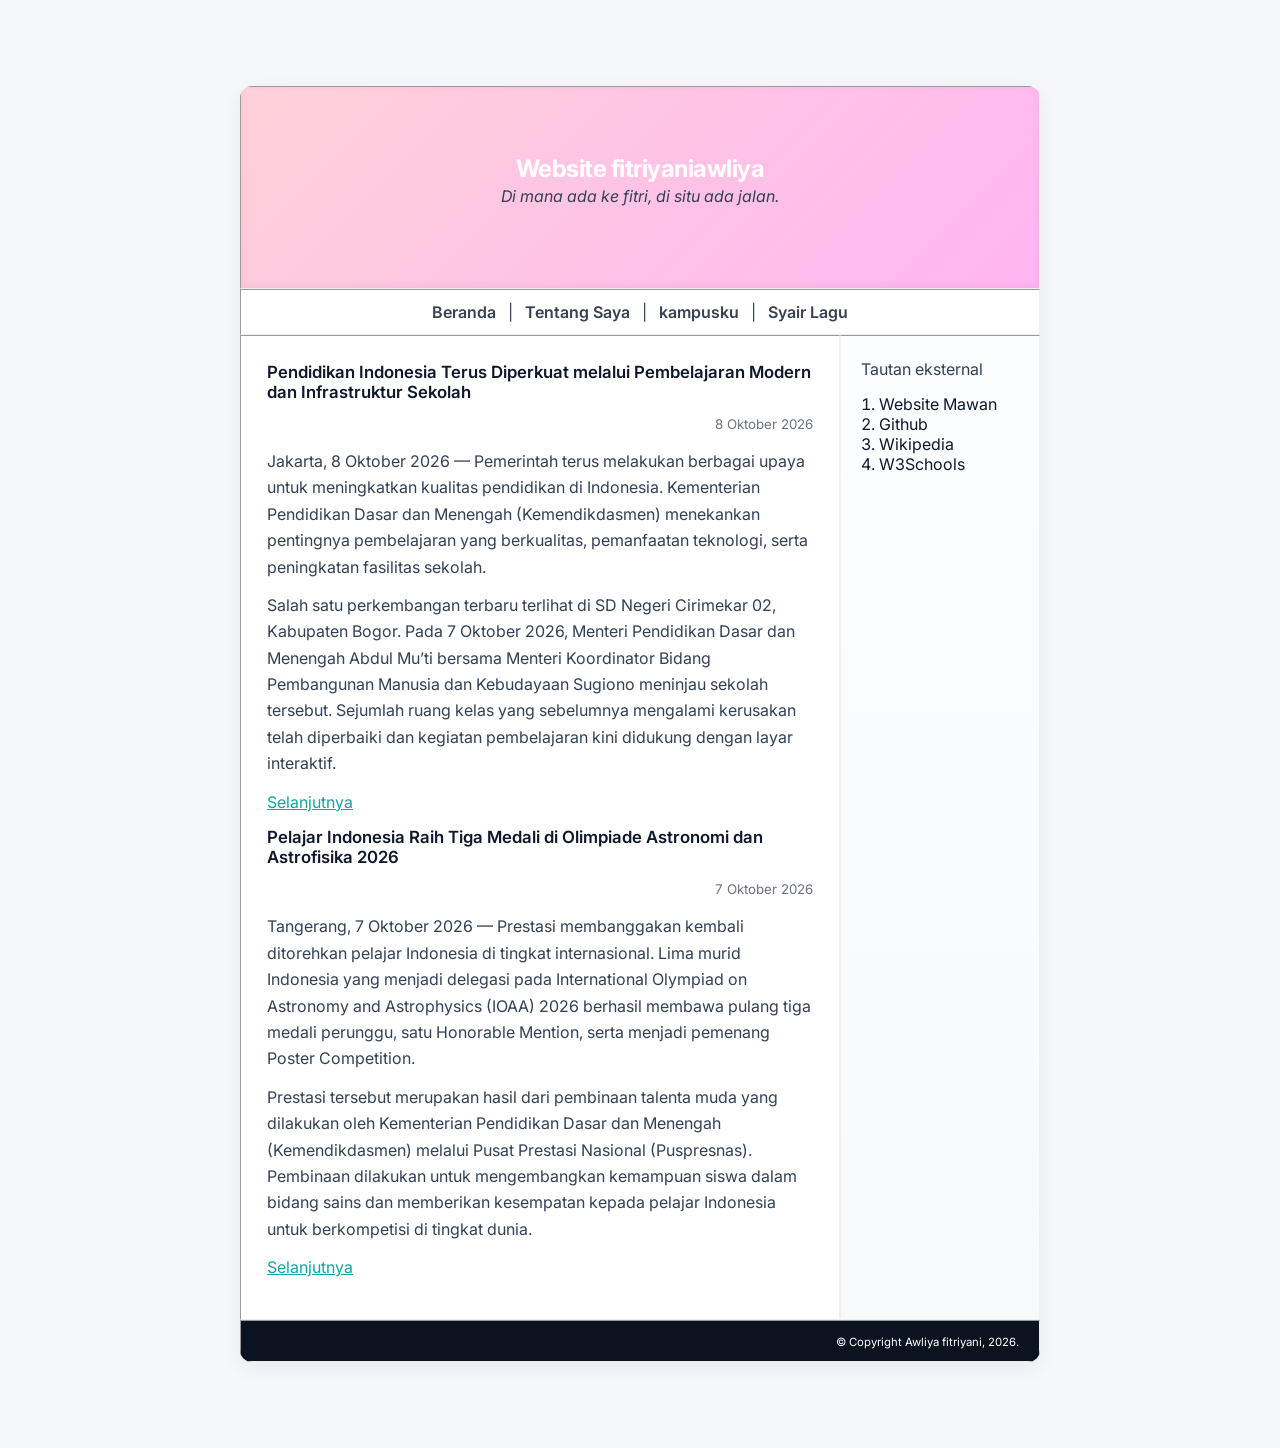
==== index.html @ 4a762ca0 "Enhance styling and layout in index.html Added modern styling and responsive design to index.html." ====
<!DOCTYPE html>
<html lang="id">
<head>
    <title>Berita ke 1</title>
    <link rel="icon" type="image/x-icon" href="../favicon.ico">
</head>
    <style>
        /* Minimalis + efek timbul — paste seluruh blok ini ke <head> <style> */

/* Muat font modern */
@import url('https://fonts.googleapis.com/css2?family=Inter:wght@300;400;600;700&display=swap');

:root{
  --bg: #f5f7fb;
  --card: #ffffff;
  --muted: #6b7280;
  --accent: #0ea5a4;
  --ink: #0f172a;
  --soft-shadow: 0 6px 20px rgba(16,24,40,0.06);
  --soft-shadow-2: 0 10px 30px rgba(16,24,40,0.08);
  --radius: 12px;
}

/* Reset ringan dan tipografi */
html, body {
  margin: 0;
  padding: 24px;
  background-color: var(--bg);
  font-family: "Inter", system-ui, -apple-system, "Segoe UI", Roboto, "Helvetica Neue", Arial;
  -webkit-font-smoothing: antialiased;
  -moz-osx-font-smoothing: grayscale;
  color: var(--ink);
}

/* Biarkan atribut background asli body tetap berfungsi,
   tetapi beri overlay halus sehingga konten lebih terbaca */
body {
  background-image: url("../images/background.svg");
  background-repeat: no-repeat;
  background-position: center top;
  background-size: cover;
  background-blend-mode: overlay;
}

/* Jadikan tabel terlihat sebagai kartu modern */
table {
  width: 800px;
  max-width: 92%;
  margin: 0 auto;
  border-collapse: separate;
  border-spacing: 0;
  border: none !important; /* menimpa border="1" */
  background: var(--card);
  border-radius: var(--radius);
  box-shadow: var(--soft-shadow);
  overflow: hidden;
}

/* Baris header: gunakan gambar asli tetapi dengan gradient overlay */
table tr:first-child td {
  padding: 28px 24px !important;
  text-align: center;
  background-image: linear-gradient(135deg, rgba(14,165,164,0.92), rgba(99,102,241,0.85)), url("../images/jaring-teal.svg");
  background-size: cover;
  background-blend-mode: overlay;
  color: #fff !important;
  box-shadow: inset 0 -2px 8px rgba(0,0,0,0.06);
}

/* Lindungi <font> warna lama agar tidak merusak palet */
table tr:first-child td font { color: inherit !important; }

/* Judul besar */
h1 {
  margin: 0;
  font-size: 1.5rem;
  font-weight: 700;
  letter-spacing: -0.02em;
}

/* Navigation row (tetap pakai struktur asli) */
table tr:nth-child(2) td {
  padding: 12px 20px !important;
  background: transparent !important;
  color: #374151;
  text-align: center;
}
table tr:nth-child(2) a {
  color: #374151;
  text-decoration: none;
  font-weight: 600;
  margin: 0 8px;
  transition: color 180ms ease, transform 180ms ease;
}
table tr:nth-child(2) a:hover {
  color: var(--accent);
  transform: translateY(-3px);
}

/* Kolom konten dan sidebar: beri padding dan tipografi nyaman */
td[width="75%"] {
  padding: 26px !important;
  vertical-align: top;
  background: transparent !important;
}
td[width="25%"] {
  padding: 20px !important;
  vertical-align: top;
  background: linear-gradient(180deg,#fbfdff,#f7f9fb);
  border-left: 1px solid rgba(15,23,42,0.04);
}

/* Judul artikel dan paragraf */
h3 {
  margin: 0 0 8px 0;
  font-size: 1.05rem;
  font-weight: 600;
  color: var(--ink);
}
p {
  margin: 0 0 12px 0;
  line-height: 1.65;
  color: #334155;
  font-weight: 400;
}

/* Tanggal kecil */
p small em {
  color: var(--muted);
  font-style: normal;
  font-weight: 400;
}

/* Efek timbul ringan pada blok konten — tidak mengubah struktur HTML */
td[width="75%"] > h3,
td[width="75%"] > p,
td[width="75%"] a {
  transition: transform 200ms ease, box-shadow 200ms ease, text-shadow 200ms ease;
  backface-visibility: hidden;
}
td[width="75%"] h3:hover,
td[width="25%"] a:hover {
  transform: translateY(-4px);
  text-shadow: 0 6px 20px rgba(14,165,164,0.06);
}

/* Link styling */
a { color: var(--accent); transition: transform 160ms ease, filter 160ms ease; }
a:hover { transform: translateY(-2px); filter: brightness(0.96); }

/* Sidebar list */
ol { padding-left: 18px; margin: 8px 0; color: #111827; }
ol li a { color: #0f172a; text-decoration: none; }
ol li a:hover { color: var(--accent); text-decoration: underline; }

/* Footer */
table tr:last-child td {
  background: #0b1220 !important;
  color: #ffffff !important;
  padding: 12px 20px !important;
  text-align: right;
  font-size: 0.85rem;
}

/* Responsive kecil */
@media (max-width: 720px) {
  table { width: 96%; }
  td[width="75%"], td[width="25%"] { display: block; width: 100%; }
  td[width="25%"] { border-left: none; margin-top: 12px; border-radius: 8px; }
  h1 { font-size: 1.25rem; }
}
      
    </style>

<body bgcolor="darkgrey" background="../images/background.svg">
    <!-- Halaman web tanpa CSS. Murni hanya memakai HTML -->
    <p>&nbsp;</p>
    <table border="1" width="800px" cellpadding="12px" align="center" bgcolor="white">
        <tr>
            <td colspan="2" align="center" bgcolor="pink" background="../images/jaring-teal.svg">
                <font color="white">
                    <p>&nbsp;</p>
                    <h1>Website fitriyaniawliya</h1>
                    <p><em>Di mana ada ke fitri, di situ ada jalan.</em></p>
                    <p>&nbsp;</p>
                </font>
            </td>
        </tr>
        <tr>
            <td colspan="2" bgcolor="lavender">
                <a href="./">Beranda</a> |
                <a href="tentang-saya.html">Tentang Saya</a> |
                <a href="kampusku.html">kampusku</a> |
                <a href="syair-lagu.html">Syair Lagu</a>
            </td>
        </tr>
        <tr>
            <td width="75%">
                <!-- Content utama -->

                <h3>Pendidikan Indonesia Terus Diperkuat melalui Pembelajaran Modern dan Infrastruktur Sekolah</h3>
                <p align="right"><small><em>8 Oktober 2026</em></small></p>
                <p>Jakarta, 8 Oktober 2026 — Pemerintah terus melakukan berbagai upaya untuk meningkatkan kualitas
                pendidikan di Indonesia. Kementerian Pendidikan Dasar dan Menengah (Kemendikdasmen) menekankan 
                pentingnya pembelajaran yang berkualitas, pemanfaatan teknologi, serta peningkatan fasilitas sekolah.</p>
                <p>Salah satu perkembangan terbaru terlihat di SD Negeri Cirimekar 02, Kabupaten Bogor. Pada 7 Oktober 2026,
                Menteri Pendidikan Dasar dan Menengah Abdul Mu’ti bersama Menteri Koordinator Bidang Pembangunan Manusia
                dan Kebudayaan Sugiono meninjau sekolah tersebut. Sejumlah ruang kelas yang sebelumnya mengalami kerusakan
                telah diperbaiki dan kegiatan pembelajaran kini didukung dengan layar interaktif.</p>
                <p><a href="berita-1.html">Selanjutnya</a></p>
                
                
               
                 <h3>Pelajar Indonesia Raih Tiga Medali di Olimpiade Astronomi dan Astrofisika 2026</h3>
                <p align="right"><small><em>7 Oktober 2026</em></small>
               <p>Tangerang, 7 Oktober 2026 — Prestasi membanggakan kembali ditorehkan pelajar Indonesia di tingkat internasional. 
                Lima murid Indonesia yang menjadi delegasi pada International Olympiad on Astronomy and Astrophysics (IOAA) 2026 
                berhasil membawa pulang tiga medali perunggu, satu Honorable Mention, serta menjadi pemenang Poster Competition.</p>
                <p>Prestasi tersebut merupakan hasil dari pembinaan talenta muda yang dilakukan oleh Kementerian Pendidikan Dasar dan
                Menengah (Kemendikdasmen) melalui Pusat Prestasi Nasional (Puspresnas). Pembinaan dilakukan untuk mengembangkan 
                kemampuan siswa dalam bidang sains dan memberikan kesempatan kepada pelajar Indonesia untuk berkompetisi di tingkat
                dunia.</p>
                <p><a href="berita-2.html">Selanjutnya</a></p>
                
                <p></p>
                <!-- Akhir dari content utama -->
            </td>
            <td width="25%" valign="top" bgcolor="lightgrey">
                <p>Tautan eksternal</p>
                <ol>
                    <li><a href="https://www.mawan.or.id">Website Mawan</a></li>
                    <li><a href="https://www.github.com">Github</a></li>
                    <li><a href="https://www.wikipedia.org">Wikipedia</a></li>
                    <li><a href="https://www.w3schools.com">W3Schools</a></li>
                </ol>
            </td>
        </tr>
        <tr>
            <td colspan="2" align="right" bgcolor="black">
                <font color="white"><small>&copy; Copyright Awliya fitriyani, 2026.</small></font>
            </td>
        </tr>
    </table>
    <p>&nbsp;</p>
</body>

</html>
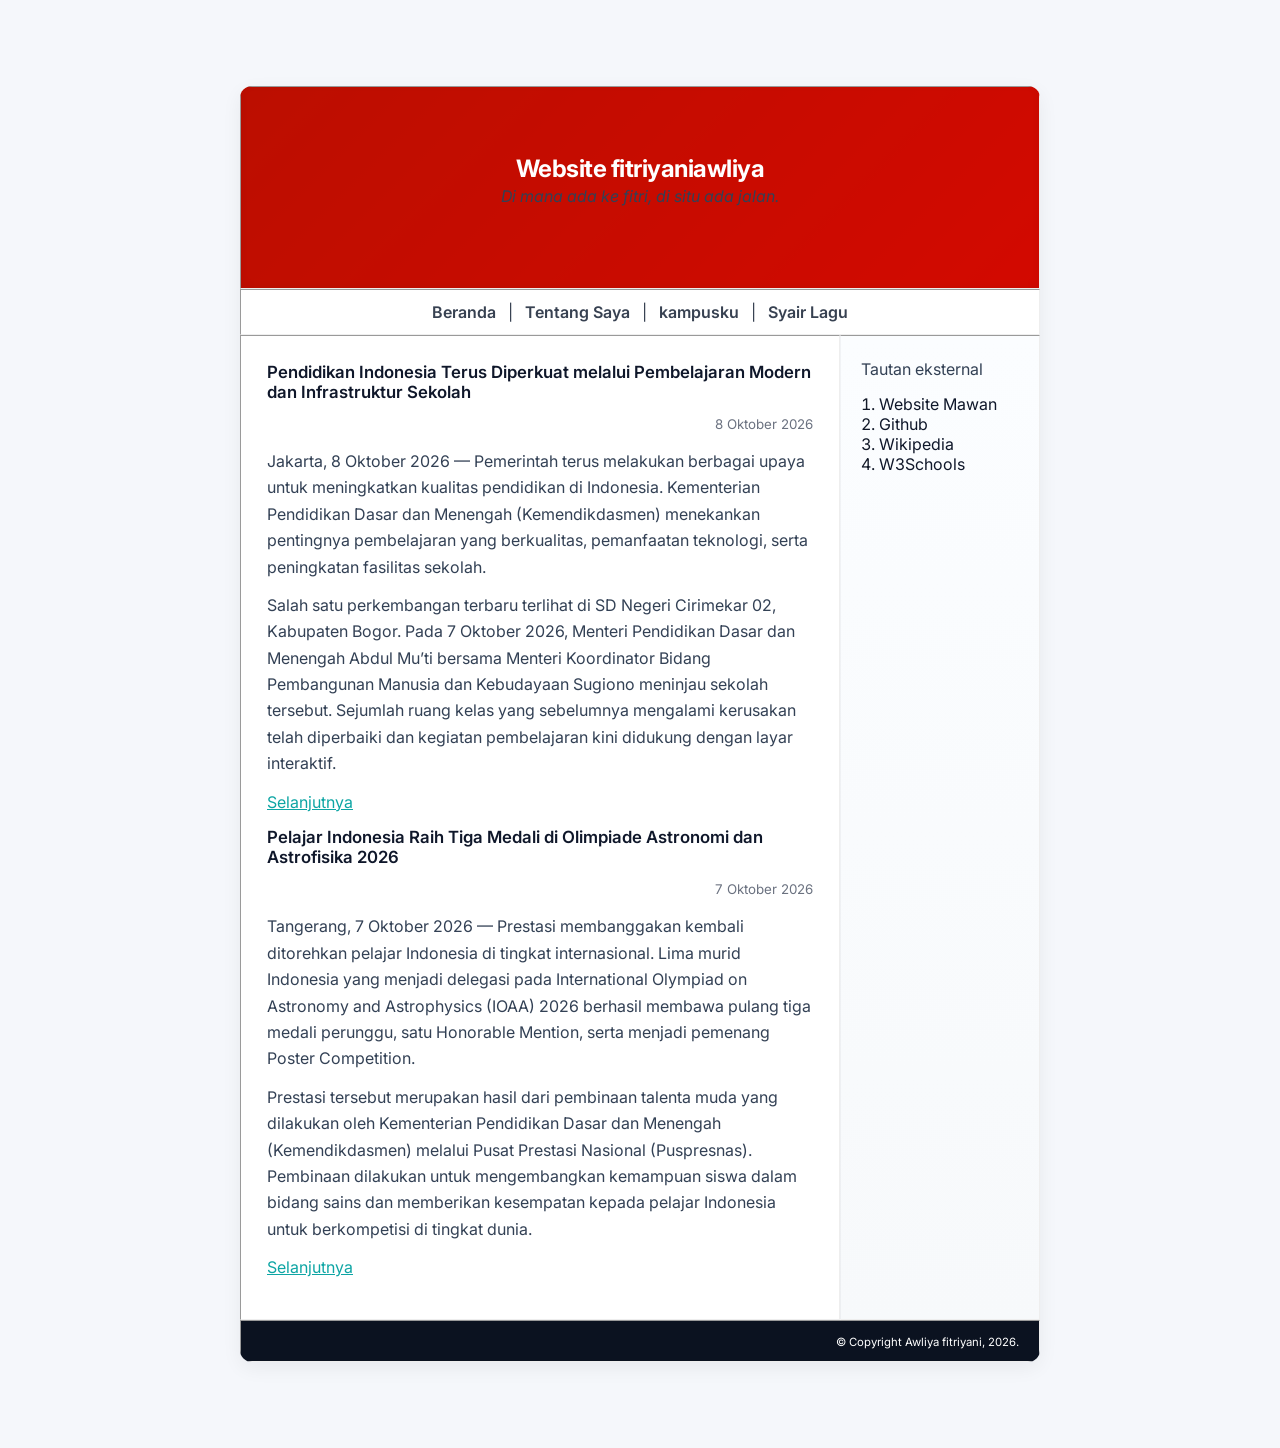
==== commit b87fb536: "Change table cell background colors in index.html" ====
--- a/index.html
+++ b/index.html
@@ -173,12 +173,12 @@
       
     </style>
 
-<body bgcolor="darkgrey" background="../images/background.svg">
+<body bgcolor="chocolate" background="../images/background.svg">
     <!-- Halaman web tanpa CSS. Murni hanya memakai HTML -->
     <p>&nbsp;</p>
     <table border="1" width="800px" cellpadding="12px" align="center" bgcolor="white">
         <tr>
-            <td colspan="2" align="center" bgcolor="pink" background="../images/jaring-teal.svg">
+            <td colspan="2" align="center" bgcolor="dark brown" background="../images/jaring-teal.svg">
                 <font color="white">
                     <p>&nbsp;</p>
                     <h1>Website fitriyaniawliya</h1>
@@ -188,7 +188,7 @@
             </td>
         </tr>
         <tr>
-            <td colspan="2" bgcolor="lavender">
+            <td colspan="2" bgcolor="chocolate">
                 <a href="./">Beranda</a> |
                 <a href="tentang-saya.html">Tentang Saya</a> |
                 <a href="kampusku.html">kampusku</a> |
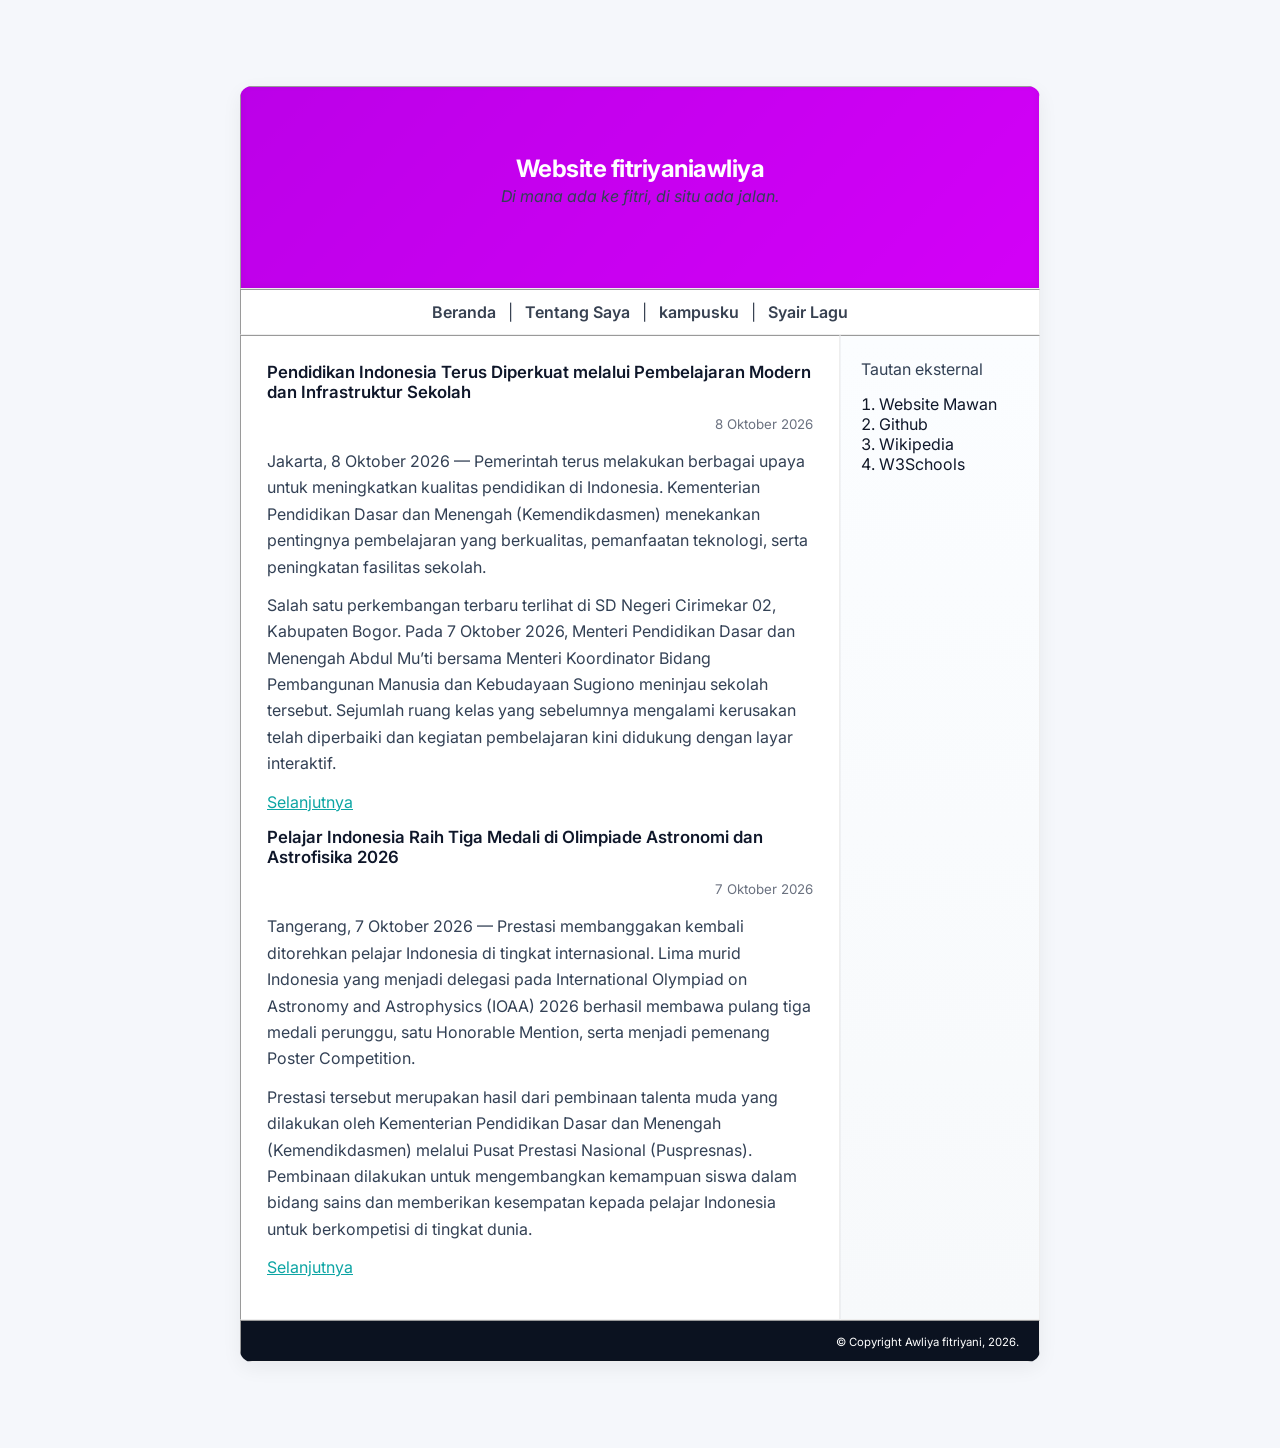
==== commit e97c4dad: "Update table cell colors in index.html" ====
--- a/index.html
+++ b/index.html
@@ -178,7 +178,7 @@
     <p>&nbsp;</p>
     <table border="1" width="800px" cellpadding="12px" align="center" bgcolor="white">
         <tr>
-            <td colspan="2" align="center" bgcolor="dark brown" background="../images/jaring-teal.svg">
+            <td colspan="2" align="center" bgcolor="dark green" background="../images/jaring-teal.svg">
                 <font color="white">
                     <p>&nbsp;</p>
                     <h1>Website fitriyaniawliya</h1>
@@ -188,7 +188,7 @@
             </td>
         </tr>
         <tr>
-            <td colspan="2" bgcolor="chocolate">
+            <td colspan="2" bgcolor="green">
                 <a href="./">Beranda</a> |
                 <a href="tentang-saya.html">Tentang Saya</a> |
                 <a href="kampusku.html">kampusku</a> |
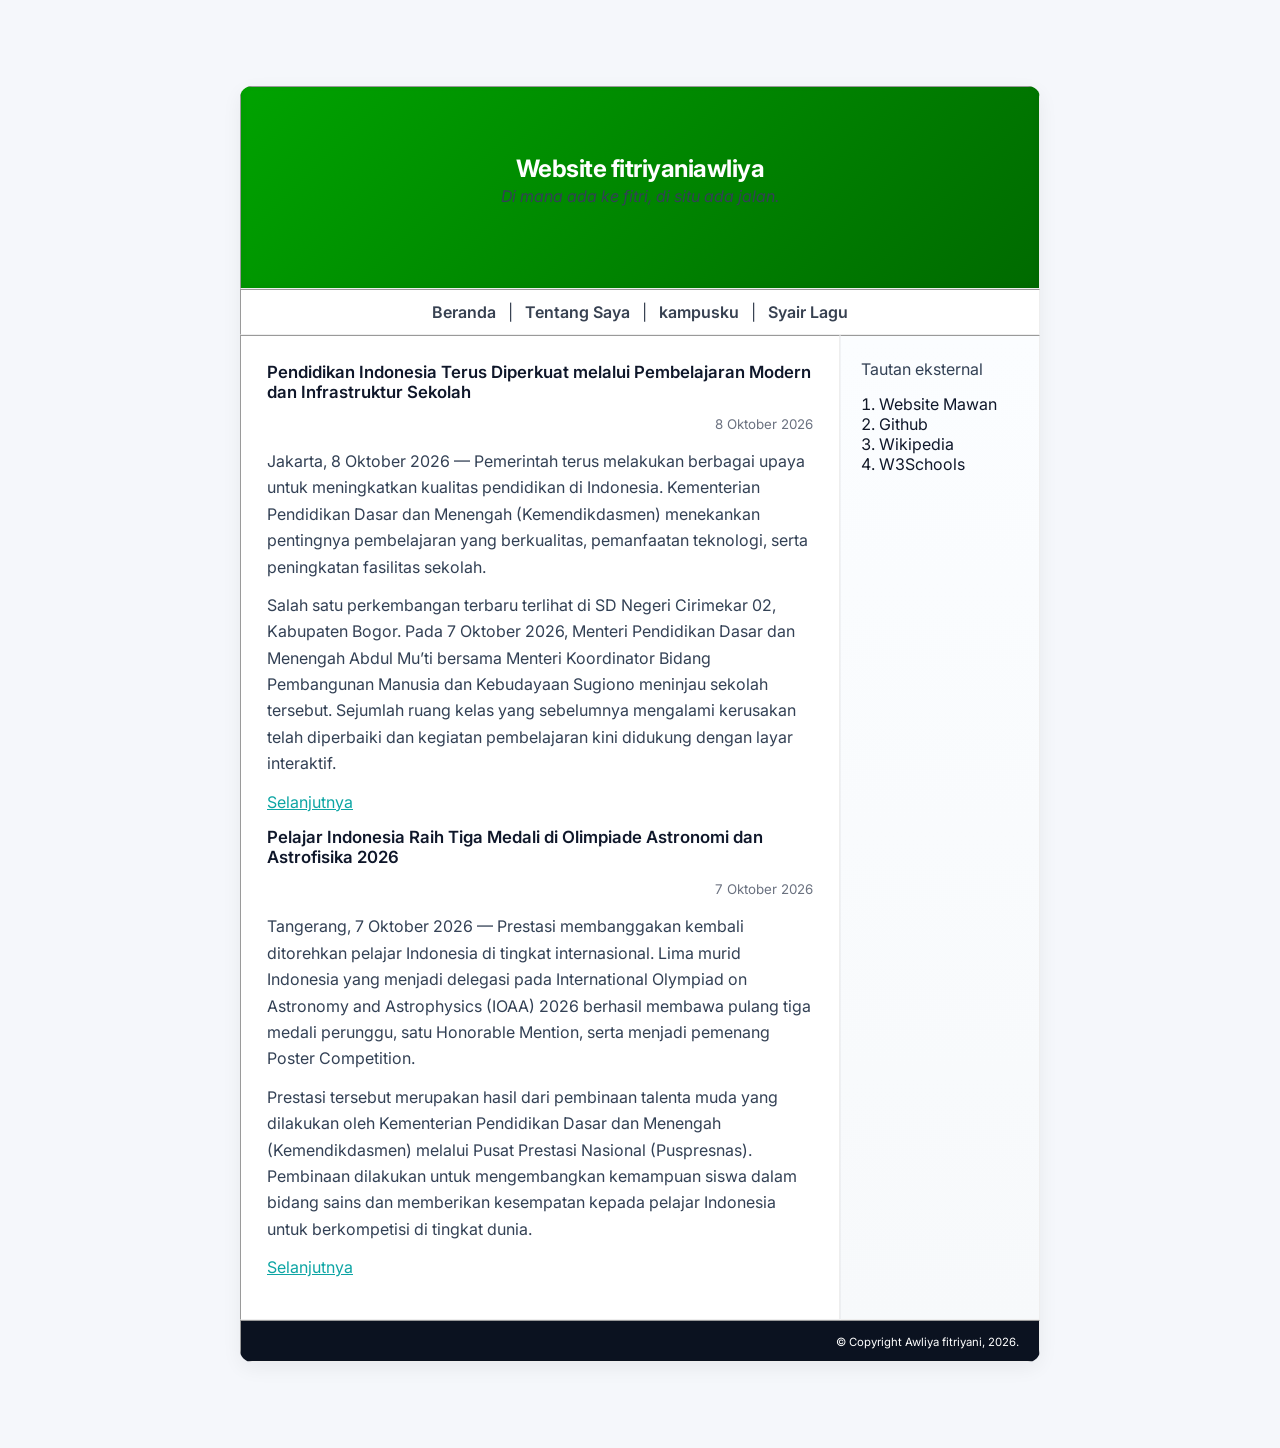
==== commit d357101d: "Change table cell background color to green" ====
--- a/index.html
+++ b/index.html
@@ -178,7 +178,7 @@
     <p>&nbsp;</p>
     <table border="1" width="800px" cellpadding="12px" align="center" bgcolor="white">
         <tr>
-            <td colspan="2" align="center" bgcolor="dark green" background="../images/jaring-teal.svg">
+            <td colspan="2" align="center" bgcolor="green" background="../images/jaring-teal.svg">
                 <font color="white">
                     <p>&nbsp;</p>
                     <h1>Website fitriyaniawliya</h1>
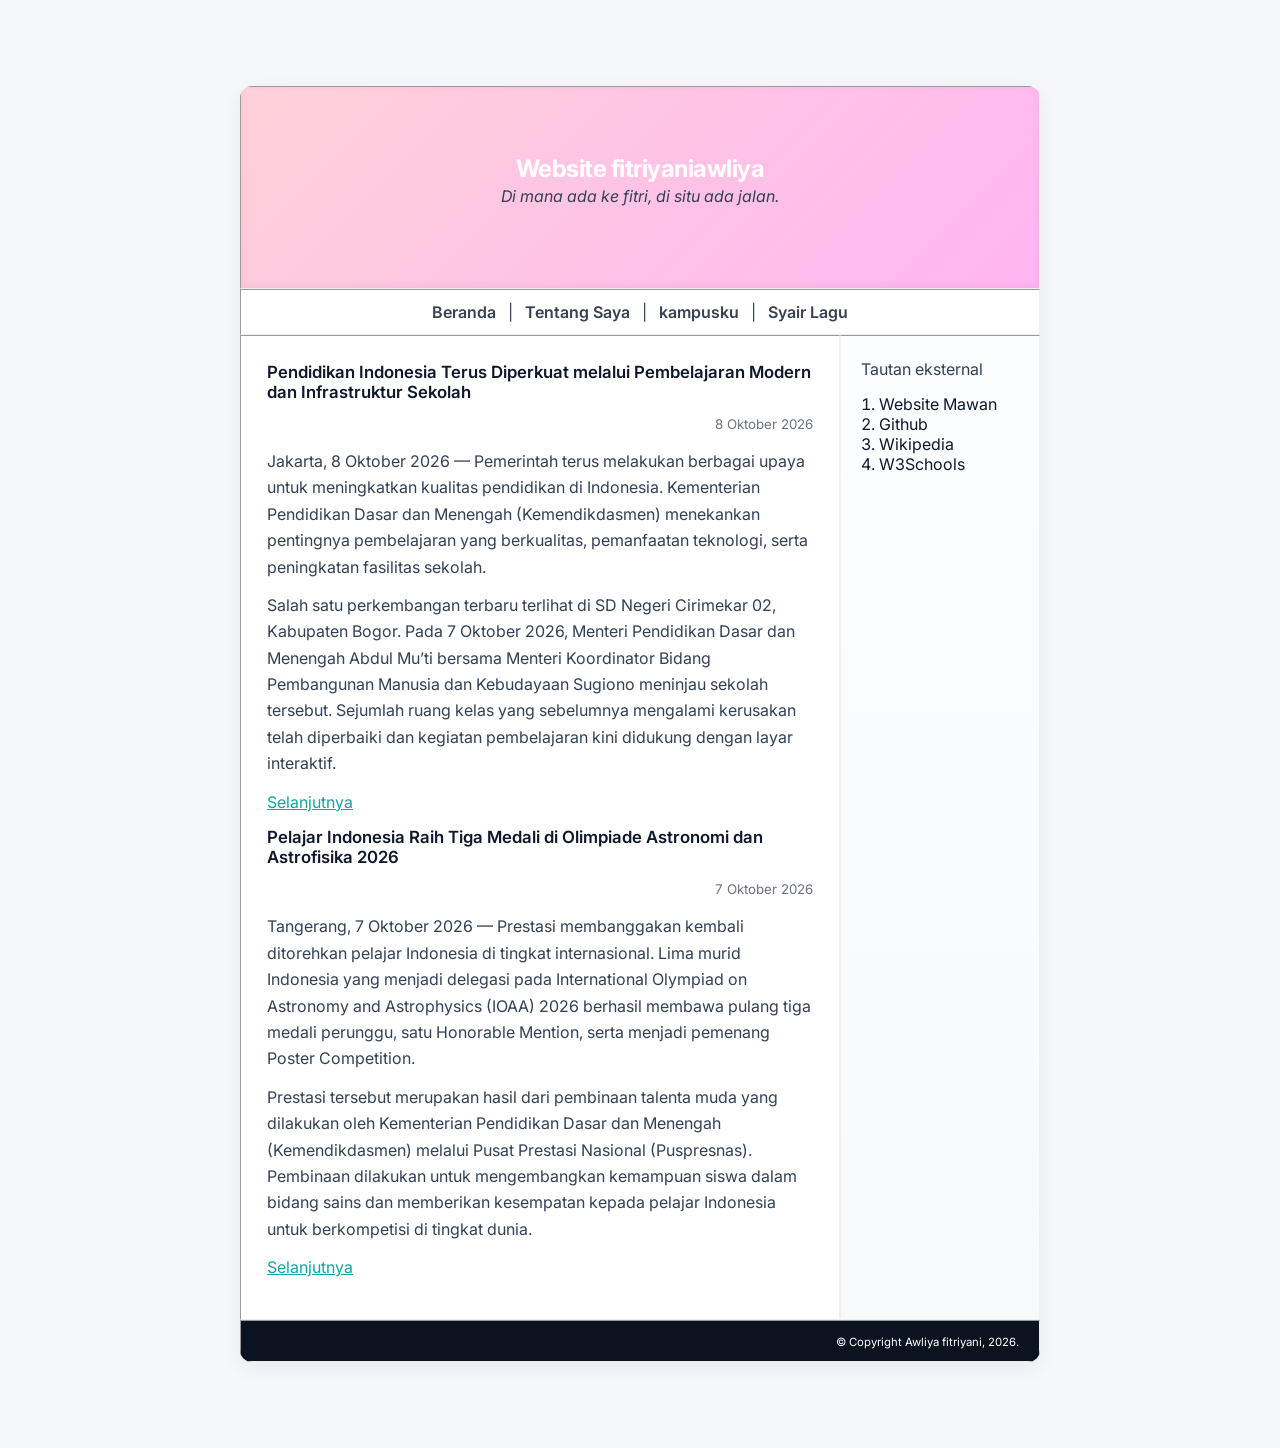
==== commit 731c9061: "Change table cell background color to pink" ====
--- a/index.html
+++ b/index.html
@@ -178,7 +178,7 @@
     <p>&nbsp;</p>
     <table border="1" width="800px" cellpadding="12px" align="center" bgcolor="white">
         <tr>
-            <td colspan="2" align="center" bgcolor="green" background="../images/jaring-teal.svg">
+            <td colspan="2" align="center" bgcolor="pink" background="../images/jaring-teal.svg">
                 <font color="white">
                     <p>&nbsp;</p>
                     <h1>Website fitriyaniawliya</h1>
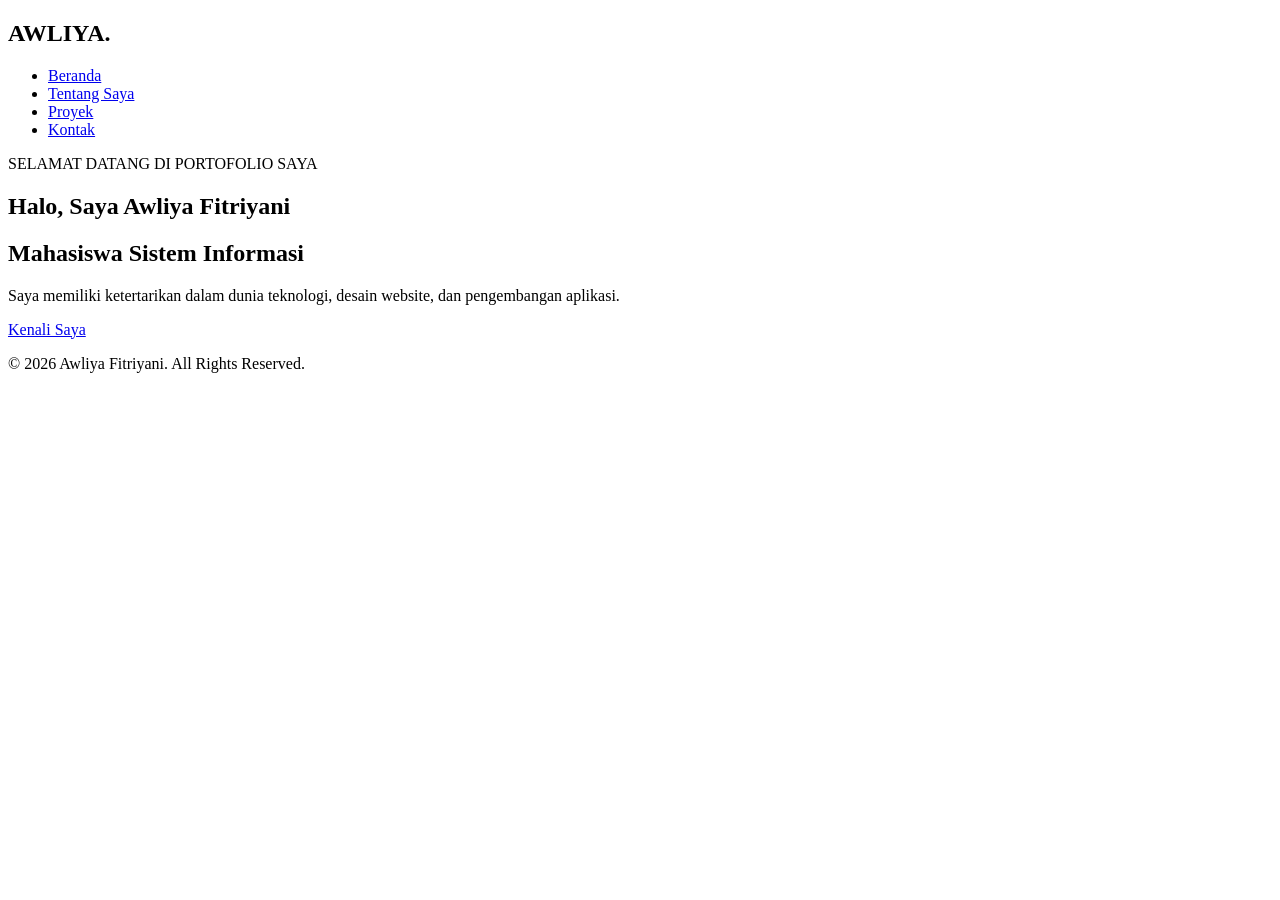
==== commit edd6070f: "Add initial HTML structure for portfolio page" ====
--- a/index.html
+++ b/index.html
@@ -2,248 +2,43 @@
 <!DOCTYPE html>
 <html lang="id">
 <head>
-    <title>Berita ke 1</title>
-    <link rel="icon" type="image/x-icon" href="../favicon.ico">
+    <meta charset="UTF-8">
+    <meta name="viewport" content="width=device-width, initial-scale=1.0">
+    <title>Beranda | Awliya Fitriyani</title>
+    <link rel="stylesheet" href="css/style.css">
 </head>
-    <style>
-        /* Minimalis + efek timbul — paste seluruh blok ini ke <head> <style> */
+<body>
 
-/* Muat font modern */
-@import url('https://fonts.googleapis.com/css2?family=Inter:wght@300;400;600;700&display=swap');
+    <header>
+        <nav>
+            <h2 class="logo">AWLIYA.</h2>
+            <ul>
+                <li><a href="index.html">Beranda</a></li>
+                <li><a href="about.html">Tentang Saya</a></li>
+                <li><a href="projects.html">Proyek</a></li>
+                <li><a href="contact.html">Kontak</a></li>
+            </ul>
+        </nav>
+    </header>
 
-:root{
-  --bg: #f5f7fb;
-  --card: #ffffff;
-  --muted: #6b7280;
-  --accent: #0ea5a4;
-  --ink: #0f172a;
-  --soft-shadow: 0 6px 20px rgba(16,24,40,0.06);
-  --soft-shadow-2: 0 10px 30px rgba(16,24,40,0.08);
-  --radius: 12px;
-}
+    <main>
+        <section class="hero">
+            <p class="label">SELAMAT DATANG DI PORTOFOLIO SAYA</p>
+            <h1>Halo, Saya <span>Awliya Fitriyani</span></h1>
+            <h2>Mahasiswa Sistem Informasi</h2>
 
-/* Reset ringan dan tipografi */
-html, body {
-  margin: 0;
-  padding: 24px;
-  background-color: var(--bg);
-  font-family: "Inter", system-ui, -apple-system, "Segoe UI", Roboto, "Helvetica Neue", Arial;
-  -webkit-font-smoothing: antialiased;
-  -moz-osx-font-smoothing: grayscale;
-  color: var(--ink);
-}
+            <p>
+                Saya memiliki ketertarikan dalam dunia teknologi,
+                desain website, dan pengembangan aplikasi.
+            </p>
 
-/* Biarkan atribut background asli body tetap berfungsi,
-   tetapi beri overlay halus sehingga konten lebih terbaca */
-body {
-  background-image: url("../images/background.svg");
-  background-repeat: no-repeat;
-  background-position: center top;
-  background-size: cover;
-  background-blend-mode: overlay;
-}
+            <a href="about.html" class="tombol">Kenali Saya</a>
+        </section>
+    </main>
 
-/* Jadikan tabel terlihat sebagai kartu modern */
-table {
-  width: 800px;
-  max-width: 92%;
-  margin: 0 auto;
-  border-collapse: separate;
-  border-spacing: 0;
-  border: none !important; /* menimpa border="1" */
-  background: var(--card);
-  border-radius: var(--radius);
-  box-shadow: var(--soft-shadow);
-  overflow: hidden;
-}
+    <footer>
+        <p>© 2026 Awliya Fitriyani. All Rights Reserved.</p>
+    </footer>
 
-/* Baris header: gunakan gambar asli tetapi dengan gradient overlay */
-table tr:first-child td {
-  padding: 28px 24px !important;
-  text-align: center;
-  background-image: linear-gradient(135deg, rgba(14,165,164,0.92), rgba(99,102,241,0.85)), url("../images/jaring-teal.svg");
-  background-size: cover;
-  background-blend-mode: overlay;
-  color: #fff !important;
-  box-shadow: inset 0 -2px 8px rgba(0,0,0,0.06);
-}
-
-/* Lindungi <font> warna lama agar tidak merusak palet */
-table tr:first-child td font { color: inherit !important; }
-
-/* Judul besar */
-h1 {
-  margin: 0;
-  font-size: 1.5rem;
-  font-weight: 700;
-  letter-spacing: -0.02em;
-}
-
-/* Navigation row (tetap pakai struktur asli) */
-table tr:nth-child(2) td {
-  padding: 12px 20px !important;
-  background: transparent !important;
-  color: #374151;
-  text-align: center;
-}
-table tr:nth-child(2) a {
-  color: #374151;
-  text-decoration: none;
-  font-weight: 600;
-  margin: 0 8px;
-  transition: color 180ms ease, transform 180ms ease;
-}
-table tr:nth-child(2) a:hover {
-  color: var(--accent);
-  transform: translateY(-3px);
-}
-
-/* Kolom konten dan sidebar: beri padding dan tipografi nyaman */
-td[width="75%"] {
-  padding: 26px !important;
-  vertical-align: top;
-  background: transparent !important;
-}
-td[width="25%"] {
-  padding: 20px !important;
-  vertical-align: top;
-  background: linear-gradient(180deg,#fbfdff,#f7f9fb);
-  border-left: 1px solid rgba(15,23,42,0.04);
-}
-
-/* Judul artikel dan paragraf */
-h3 {
-  margin: 0 0 8px 0;
-  font-size: 1.05rem;
-  font-weight: 600;
-  color: var(--ink);
-}
-p {
-  margin: 0 0 12px 0;
-  line-height: 1.65;
-  color: #334155;
-  font-weight: 400;
-}
-
-/* Tanggal kecil */
-p small em {
-  color: var(--muted);
-  font-style: normal;
-  font-weight: 400;
-}
-
-/* Efek timbul ringan pada blok konten — tidak mengubah struktur HTML */
-td[width="75%"] > h3,
-td[width="75%"] > p,
-td[width="75%"] a {
-  transition: transform 200ms ease, box-shadow 200ms ease, text-shadow 200ms ease;
-  backface-visibility: hidden;
-}
-td[width="75%"] h3:hover,
-td[width="25%"] a:hover {
-  transform: translateY(-4px);
-  text-shadow: 0 6px 20px rgba(14,165,164,0.06);
-}
-
-/* Link styling */
-a { color: var(--accent); transition: transform 160ms ease, filter 160ms ease; }
-a:hover { transform: translateY(-2px); filter: brightness(0.96); }
-
-/* Sidebar list */
-ol { padding-left: 18px; margin: 8px 0; color: #111827; }
-ol li a { color: #0f172a; text-decoration: none; }
-ol li a:hover { color: var(--accent); text-decoration: underline; }
-
-/* Footer */
-table tr:last-child td {
-  background: #0b1220 !important;
-  color: #ffffff !important;
-  padding: 12px 20px !important;
-  text-align: right;
-  font-size: 0.85rem;
-}
-
-/* Responsive kecil */
-@media (max-width: 720px) {
-  table { width: 96%; }
-  td[width="75%"], td[width="25%"] { display: block; width: 100%; }
-  td[width="25%"] { border-left: none; margin-top: 12px; border-radius: 8px; }
-  h1 { font-size: 1.25rem; }
-}
-      
-    </style>
-
-<body bgcolor="chocolate" background="../images/background.svg">
-    <!-- Halaman web tanpa CSS. Murni hanya memakai HTML -->
-    <p>&nbsp;</p>
-    <table border="1" width="800px" cellpadding="12px" align="center" bgcolor="white">
-        <tr>
-            <td colspan="2" align="center" bgcolor="pink" background="../images/jaring-teal.svg">
-                <font color="white">
-                    <p>&nbsp;</p>
-                    <h1>Website fitriyaniawliya</h1>
-                    <p><em>Di mana ada ke fitri, di situ ada jalan.</em></p>
-                    <p>&nbsp;</p>
-                </font>
-            </td>
-        </tr>
-        <tr>
-            <td colspan="2" bgcolor="green">
-                <a href="./">Beranda</a> |
-                <a href="tentang-saya.html">Tentang Saya</a> |
-                <a href="kampusku.html">kampusku</a> |
-                <a href="syair-lagu.html">Syair Lagu</a>
-            </td>
-        </tr>
-        <tr>
-            <td width="75%">
-                <!-- Content utama -->
-
-                <h3>Pendidikan Indonesia Terus Diperkuat melalui Pembelajaran Modern dan Infrastruktur Sekolah</h3>
-                <p align="right"><small><em>8 Oktober 2026</em></small></p>
-                <p>Jakarta, 8 Oktober 2026 — Pemerintah terus melakukan berbagai upaya untuk meningkatkan kualitas
-                pendidikan di Indonesia. Kementerian Pendidikan Dasar dan Menengah (Kemendikdasmen) menekankan 
-                pentingnya pembelajaran yang berkualitas, pemanfaatan teknologi, serta peningkatan fasilitas sekolah.</p>
-                <p>Salah satu perkembangan terbaru terlihat di SD Negeri Cirimekar 02, Kabupaten Bogor. Pada 7 Oktober 2026,
-                Menteri Pendidikan Dasar dan Menengah Abdul Mu’ti bersama Menteri Koordinator Bidang Pembangunan Manusia
-                dan Kebudayaan Sugiono meninjau sekolah tersebut. Sejumlah ruang kelas yang sebelumnya mengalami kerusakan
-                telah diperbaiki dan kegiatan pembelajaran kini didukung dengan layar interaktif.</p>
-                <p><a href="berita-1.html">Selanjutnya</a></p>
-                
-                
-               
-                 <h3>Pelajar Indonesia Raih Tiga Medali di Olimpiade Astronomi dan Astrofisika 2026</h3>
-                <p align="right"><small><em>7 Oktober 2026</em></small>
-               <p>Tangerang, 7 Oktober 2026 — Prestasi membanggakan kembali ditorehkan pelajar Indonesia di tingkat internasional. 
-                Lima murid Indonesia yang menjadi delegasi pada International Olympiad on Astronomy and Astrophysics (IOAA) 2026 
-                berhasil membawa pulang tiga medali perunggu, satu Honorable Mention, serta menjadi pemenang Poster Competition.</p>
-                <p>Prestasi tersebut merupakan hasil dari pembinaan talenta muda yang dilakukan oleh Kementerian Pendidikan Dasar dan
-                Menengah (Kemendikdasmen) melalui Pusat Prestasi Nasional (Puspresnas). Pembinaan dilakukan untuk mengembangkan 
-                kemampuan siswa dalam bidang sains dan memberikan kesempatan kepada pelajar Indonesia untuk berkompetisi di tingkat
-                dunia.</p>
-                <p><a href="berita-2.html">Selanjutnya</a></p>
-                
-                <p></p>
-                <!-- Akhir dari content utama -->
-            </td>
-            <td width="25%" valign="top" bgcolor="lightgrey">
-                <p>Tautan eksternal</p>
-                <ol>
-                    <li><a href="https://www.mawan.or.id">Website Mawan</a></li>
-                    <li><a href="https://www.github.com">Github</a></li>
-                    <li><a href="https://www.wikipedia.org">Wikipedia</a></li>
-                    <li><a href="https://www.w3schools.com">W3Schools</a></li>
-                </ol>
-            </td>
-        </tr>
-        <tr>
-            <td colspan="2" align="right" bgcolor="black">
-                <font color="white"><small>&copy; Copyright Awliya fitriyani, 2026.</small></font>
-            </td>
-        </tr>
-    </table>
-    <p>&nbsp;</p>
 </body>
-
 </html>
-
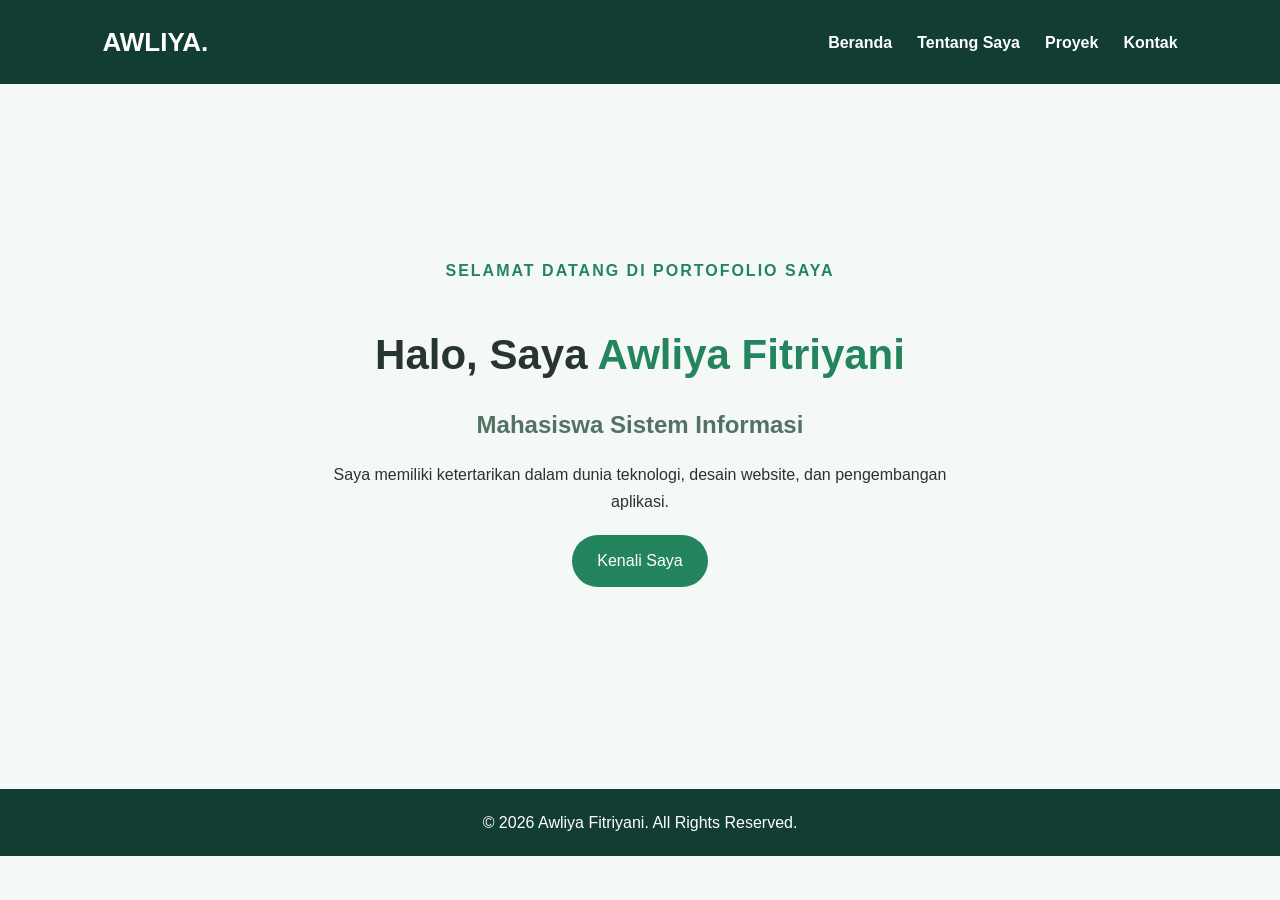
==== commit 43f0caa6: "Fix stylesheet link path in index.html" ====
--- a/index.html
+++ b/index.html
@@ -5,7 +5,7 @@
     <meta charset="UTF-8">
     <meta name="viewport" content="width=device-width, initial-scale=1.0">
     <title>Beranda | Awliya Fitriyani</title>
-    <link rel="stylesheet" href="css/style.css">
+    <link rel="stylesheet" href="style.css">
 </head>
 <body>
 
--- a/style.css
+++ b/style.css
@@ -0,0 +1,227 @@
+
+/* PENGATURAN DASAR */
+* {
+    margin: 0;
+    padding: 0;
+    box-sizing: border-box;
+}
+
+body {
+    font-family: Arial, sans-serif;
+    background: #f4f8f6;
+    color: #26352e;
+    line-height: 1.7;
+}
+
+/* MENU NAVIGASI */
+header {
+    background: #123d32;
+    padding: 20px 8%;
+}
+
+nav {
+    display: flex;
+    justify-content: space-between;
+    align-items: center;
+    flex-wrap: wrap;
+    gap: 15px;
+}
+
+.logo {
+    color: #ffffff;
+    font-size: 26px;
+}
+
+nav ul {
+    display: flex;
+    list-style: none;
+    gap: 25px;
+    flex-wrap: wrap;
+}
+
+nav ul li a {
+    color: white;
+    text-decoration: none;
+    font-weight: bold;
+    transition: 0.3s;
+}
+
+nav ul li a:hover {
+    color: #a8e6b0;
+}
+
+/* HALAMAN BERANDA */
+.hero {
+    min-height: 75vh;
+    display: flex;
+    flex-direction: column;
+    justify-content: center;
+    align-items: center;
+    text-align: center;
+    padding: 60px 10%;
+}
+
+.hero h1 {
+    font-size: 42px;
+    margin: 15px 0;
+}
+
+.hero h1 span {
+    color: #23845e;
+}
+
+.hero h2 {
+    color: #527264;
+    margin-bottom: 15px;
+}
+
+.hero p {
+    max-width: 650px;
+    margin-bottom: 20px;
+}
+
+.label {
+    color: #23845e;
+    font-weight: bold;
+    letter-spacing: 2px;
+}
+
+/* TOMBOL */
+.tombol,
+button {
+    display: inline-block;
+    background: #23845e;
+    color: white;
+    padding: 12px 25px;
+    border: none;
+    border-radius: 30px;
+    text-decoration: none;
+    cursor: pointer;
+    transition: 0.3s;
+}
+
+.tombol:hover,
+button:hover {
+    background: #123d32;
+    transform: translateY(-3px);
+}
+
+/* KONTEN HALAMAN */
+.container {
+    max-width: 1000px;
+    margin: auto;
+    padding: 60px 25px;
+}
+
+.content h1 {
+    font-size: 35px;
+    margin: 10px 0 20px;
+}
+
+.content h2 {
+    margin-top: 25px;
+    margin-bottom: 10px;
+}
+
+/* KEAHLIAN */
+.skills {
+    display: flex;
+    gap: 12px;
+    flex-wrap: wrap;
+}
+
+.skills span {
+    background: #d9eee2;
+    color: #123d32;
+    padding: 10px 20px;
+    border-radius: 25px;
+}
+
+/* KARTU PROYEK */
+.project-grid {
+    display: grid;
+    grid-template-columns: repeat(3, 1fr);
+    gap: 20px;
+    margin-top: 25px;
+}
+
+.project-card {
+    background: white;
+    padding: 25px;
+    border-radius: 15px;
+    box-shadow: 0 5px 15px rgba(0,0,0,0.08);
+    transition: 0.3s;
+}
+
+.project-card:hover {
+    transform: translateY(-6px);
+}
+
+.technology {
+    color: #23845e;
+    font-weight: bold;
+    margin-top: 15px;
+}
+
+/* KONTAK DAN FORM */
+.contact-info {
+    background: white;
+    padding: 25px;
+    border-radius: 15px;
+    margin: 20px 0;
+}
+
+.contact-info a {
+    color: #23845e;
+}
+
+form {
+    display: flex;
+    flex-direction: column;
+    gap: 10px;
+    max-width: 600px;
+}
+
+input,
+textarea {
+    padding: 13px;
+    border: 1px solid #ccd8d0;
+    border-radius: 8px;
+    font-family: Arial, sans-serif;
+    font-size: 15px;
+}
+
+.catatan {
+    font-size: 13px;
+    color: #68778b;
+    margin-top: 15px;
+}
+
+/* FOOTER */
+footer {
+    background: #123d32;
+    color: white;
+    text-align: center;
+    padding: 20px;
+    margin-top: 30px;
+}
+
+/* TAMPILAN HP */
+@media (max-width: 700px) {
+    nav {
+        flex-direction: column;
+    }
+
+    nav ul {
+        justify-content: center;
+        gap: 15px;
+    }
+
+    .hero h1 {
+        font-size: 30px;
+    }
+
+    .project-grid {
+        grid-template-columns: 1fr;
+    }
+}
